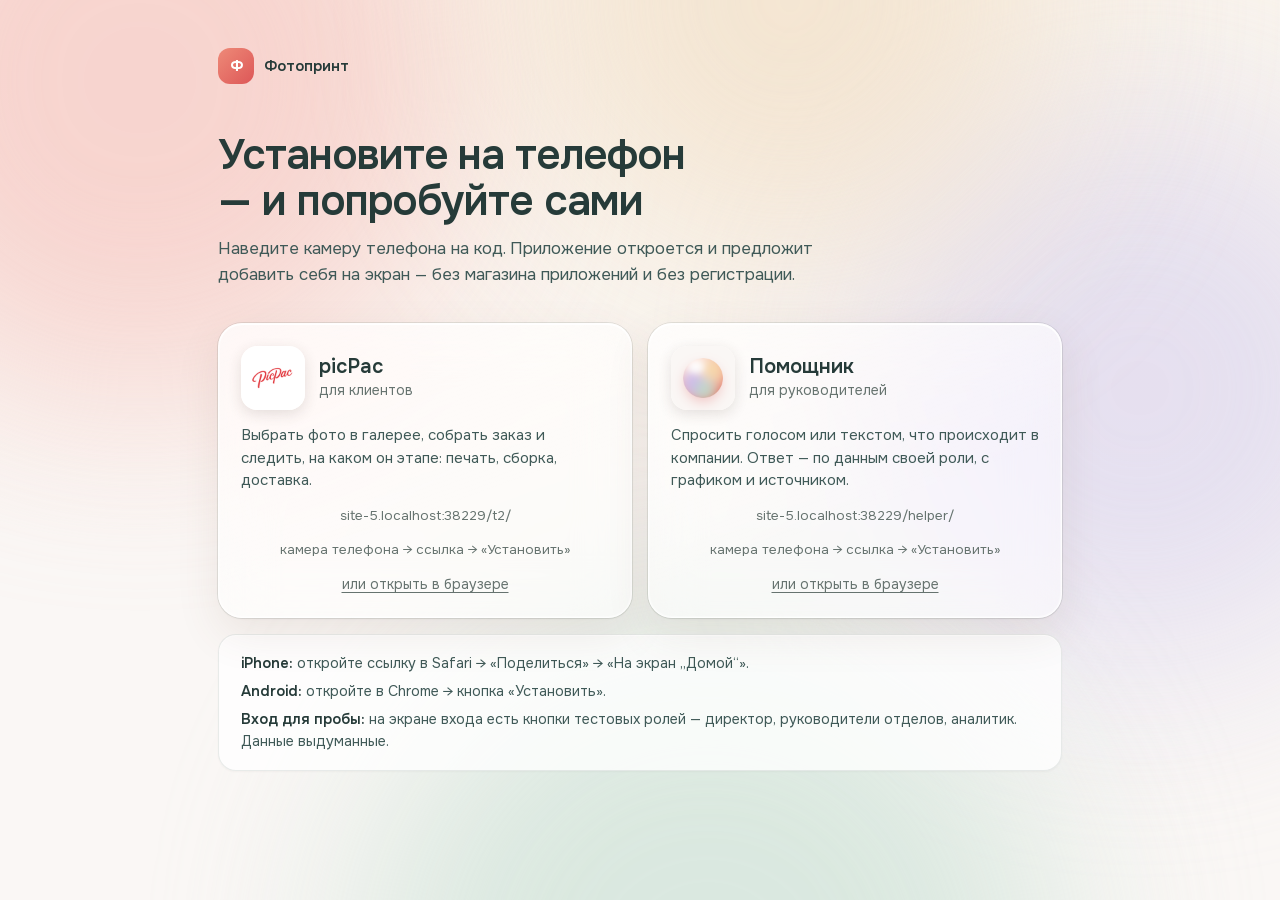
==== get/index.html @ ee498879 "Стенд на сайте: модель по задаче, приложения на экран телефона, быстрый голос - ИИ-шлюз: режим «По з" ====
<!doctype html>
<html lang="ru">
<head>
<meta charset="utf-8">
<meta name="viewport" content="width=device-width, initial-scale=1, viewport-fit=cover">
<meta name="theme-color" content="#FAF7F5">
<title>Скачать на телефон · Фотопринт</title>
<meta name="description" content="Приложение picPac для клиентов и помощник руководителя — установка на экран телефона за полминуты.">
<link rel="icon" type="image/png" href="/helper/icon-192.png">
<link rel="stylesheet" href="/shared/fonts/fonts.css">
<link rel="stylesheet" href="/shared/glass.css">
<style>
  main { max-width: 880px; margin: 0 auto; padding: clamp(20px, 5vw, 48px) 18px calc(40px + env(safe-area-inset-bottom)); }
  .top { display: flex; align-items: center; gap: 10px; margin-bottom: clamp(24px, 6vw, 48px); }
  .top a { display: inline-flex; align-items: center; gap: 10px; color: var(--ink); text-decoration: none; font-weight: 600; }
  .mark { display: inline-grid; place-items: center; width: 36px; height: 36px; border-radius: 12px; background: var(--grad); color: #fff; font-weight: 700; }
  h1 { font-size: clamp(28px, 6vw, 42px); line-height: 1.1; letter-spacing: -.025em; font-weight: 600; text-wrap: balance; }
  .lead { margin-top: 12px; color: var(--ink2); font-size: 17px; max-width: 56ch; text-wrap: pretty; }
  .apps { margin-top: clamp(22px, 5vw, 36px); display: grid; grid-template-columns: 1fr 1fr; gap: 16px; }
  .app { padding: 22px; display: flex; flex-direction: column; gap: 14px; }
  .app-head { display: flex; gap: 14px; align-items: center; }
  .app-head img { width: 64px; height: 64px; border-radius: 16px; box-shadow: 0 4px 14px rgba(70, 50, 40, .14); flex: none; }
  .app-head h2 { font-size: 20px; font-weight: 600; line-height: 1.2; }
  .app-head small { color: var(--ink3); font-size: 14px; }
  .app p { color: var(--ink2); font-size: 15px; flex: 1; }
  .qr { align-self: center; width: min(220px, 70%); aspect-ratio: 1; border-radius: 18px; background: #fff; padding: 10px; border: 1px solid var(--edge); }
  .qr img { width: 100%; height: 100%; display: block; }
  .qr-note { text-align: center; color: var(--ink3); font-size: 13.5px; }
  .app .btn { min-height: 52px; font-size: 16px; }
  .app .open { align-self: center; color: var(--ink3); font-size: 14px; }
  .how { margin-top: 16px; padding: 18px 22px; display: grid; gap: 6px; color: var(--ink2); font-size: 14.5px; }
  .how b { color: var(--ink); font-weight: 600; }
  .phone .qr, .phone .qr-note, .desk .get { display: none; }
  @media (max-width: 720px) { .apps { grid-template-columns: 1fr; } }
</style>
</head>
<body>
<div class="aurora" aria-hidden="true"><i></i><i></i><i></i></div>
<main id="page" class="desk">
  <div class="top"><a href="/"><span class="mark" aria-hidden="true">Ф</span>Фотопринт</a></div>
  <h1>Установите на телефон — и попробуйте сами</h1>
  <p class="lead" id="lead">Наведите камеру телефона на код. Приложение откроется и предложит добавить себя на экран — без магазина приложений и без регистрации.</p>

  <div class="apps">
    <section class="glass app">
      <div class="app-head"><img src="/t2/icon-192.png" alt="" width="64" height="64"><div><h2>picPac</h2><small>для клиентов</small></div></div>
      <p>Выбрать фото в галерее, собрать заказ и следить, на каком он этапе: печать, сборка, доставка.</p>
      <div class="qr"><img data-qr="/t2/?install=1" alt="Код для установки приложения picPac"></div>
      <span class="qr-note">камера телефона → ссылка → «Установить»</span>
      <a class="btn btn-primary get" href="/t2/?install=1">Установить picPac</a>
      <a class="open" href="/t2/">или открыть в браузере</a>
    </section>
    <section class="glass app">
      <div class="app-head"><img src="/helper/icon-192.png" alt="" width="64" height="64"><div><h2>Помощник</h2><small>для руководителей</small></div></div>
      <p>Спросить голосом или текстом, что происходит в компании. Ответ — по данным своей роли, с графиком и источником.</p>
      <div class="qr"><img data-qr="/helper/?install=1" alt="Код для установки помощника руководителя"></div>
      <span class="qr-note">камера телефона → ссылка → «Установить»</span>
      <a class="btn btn-primary get" href="/helper/?install=1">Установить помощника</a>
      <a class="open" href="/helper/">или открыть в браузере</a>
    </section>
  </div>

  <div class="glass-flat how">
    <span><b>iPhone:</b> откройте ссылку в Safari → «Поделиться» → «На экран „Домой“».</span>
    <span><b>Android:</b> откройте в Chrome → кнопка «Установить».</span>
    <span><b>Вход для пробы:</b> на экране входа есть кнопки тестовых ролей — директор, руководители отделов, аналитик. Данные выдуманные.</span>
  </div>
</main>
<script>
  // На телефоне код не нужен — сразу кнопки установки. На компьютере и проекторе — коды для камеры.
  const phone = /Android|iPhone|iPad|iPod/.test(navigator.userAgent) || (/Macintosh/.test(navigator.userAgent) && navigator.maxTouchPoints > 1);
  const page = document.getElementById('page');
  page.className = phone ? 'phone' : 'desk';
  if (phone) document.getElementById('lead').textContent = 'Выберите, что поставить. Приложение откроется и подскажет, как добавить его на экран — без магазина приложений и без регистрации.';
  else document.querySelectorAll('[data-qr]').forEach((img) => {
    img.src = '/api/qr?text=' + encodeURIComponent(location.origin + img.dataset.qr);
    img.onerror = () => { img.closest('.qr').outerHTML = '<span class="qr-note">' + location.host + img.dataset.qr.replace('?install=1', '') + '</span>'; };
  });
</script>
</body>
</html>
---- shared/fonts/fonts.css ----
/* Onest и JetBrains Mono (SIL Open Font License 1.1) — копия с Google Fonts на своём сервере:
   посетитель не отправляет свой IP в Google. Браузер качает только нужные алфавиты (unicode-range). */
/* cyrillic-ext */
@font-face {
  font-family: 'JetBrains Mono';
  font-style: normal;
  font-weight: 400;
  font-display: swap;
  src: url(./jetbrainsmono-a07c36cf8a.woff2) format('woff2');
  unicode-range: U+0460-052F, U+1C80-1C8A, U+20B4, U+2DE0-2DFF, U+A640-A69F, U+FE2E-FE2F;
}
/* cyrillic */
@font-face {
  font-family: 'JetBrains Mono';
  font-style: normal;
  font-weight: 400;
  font-display: swap;
  src: url(./jetbrainsmono-add2d251bd.woff2) format('woff2');
  unicode-range: U+0301, U+0400-045F, U+0490-0491, U+04B0-04B1, U+2116;
}
/* greek */
@font-face {
  font-family: 'JetBrains Mono';
  font-style: normal;
  font-weight: 400;
  font-display: swap;
  src: url(./jetbrainsmono-2565db8a3e.woff2) format('woff2');
  unicode-range: U+0370-0377, U+037A-037F, U+0384-038A, U+038C, U+038E-03A1, U+03A3-03FF;
}
/* vietnamese */
@font-face {
  font-family: 'JetBrains Mono';
  font-style: normal;
  font-weight: 400;
  font-display: swap;
  src: url(./jetbrainsmono-856c310c71.woff2) format('woff2');
  unicode-range: U+0102-0103, U+0110-0111, U+0128-0129, U+0168-0169, U+01A0-01A1, U+01AF-01B0, U+0300-0301, U+0303-0304, U+0308-0309, U+0323, U+0329, U+1EA0-1EF9, U+20AB;
}
/* latin-ext */
@font-face {
  font-family: 'JetBrains Mono';
  font-style: normal;
  font-weight: 400;
  font-display: swap;
  src: url(./jetbrainsmono-9326b4c9bf.woff2) format('woff2');
  unicode-range: U+0100-02BA, U+02BD-02C5, U+02C7-02CC, U+02CE-02D7, U+02DD-02FF, U+0304, U+0308, U+0329, U+1D00-1DBF, U+1E00-1E9F, U+1EF2-1EFF, U+2020, U+20A0-20AB, U+20AD-20C4, U+2113, U+2C60-2C7F, U+A720-A7FF;
}
/* latin */
@font-face {
  font-family: 'JetBrains Mono';
  font-style: normal;
  font-weight: 400;
  font-display: swap;
  src: url(./jetbrainsmono-b87346fdc7.woff2) format('woff2');
  unicode-range: U+0000-00FF, U+0131, U+0152-0153, U+02BB-02BC, U+02C6, U+02DA, U+02DC, U+0304, U+0308, U+0329, U+2000-206F, U+20AC, U+2122, U+2191, U+2193, U+2212, U+2215, U+FEFF, U+FFFD;
}
/* cyrillic-ext */
@font-face {
  font-family: 'JetBrains Mono';
  font-style: normal;
  font-weight: 500;
  font-display: swap;
  src: url(./jetbrainsmono-a07c36cf8a.woff2) format('woff2');
  unicode-range: U+0460-052F, U+1C80-1C8A, U+20B4, U+2DE0-2DFF, U+A640-A69F, U+FE2E-FE2F;
}
/* cyrillic */
@font-face {
  font-family: 'JetBrains Mono';
  font-style: normal;
  font-weight: 500;
  font-display: swap;
  src: url(./jetbrainsmono-add2d251bd.woff2) format('woff2');
  unicode-range: U+0301, U+0400-045F, U+0490-0491, U+04B0-04B1, U+2116;
}
/* greek */
@font-face {
  font-family: 'JetBrains Mono';
  font-style: normal;
  font-weight: 500;
  font-display: swap;
  src: url(./jetbrainsmono-2565db8a3e.woff2) format('woff2');
  unicode-range: U+0370-0377, U+037A-037F, U+0384-038A, U+038C, U+038E-03A1, U+03A3-03FF;
}
/* vietnamese */
@font-face {
  font-family: 'JetBrains Mono';
  font-style: normal;
  font-weight: 500;
  font-display: swap;
  src: url(./jetbrainsmono-856c310c71.woff2) format('woff2');
  unicode-range: U+0102-0103, U+0110-0111, U+0128-0129, U+0168-0169, U+01A0-01A1, U+01AF-01B0, U+0300-0301, U+0303-0304, U+0308-0309, U+0323, U+0329, U+1EA0-1EF9, U+20AB;
}
/* latin-ext */
@font-face {
  font-family: 'JetBrains Mono';
  font-style: normal;
  font-weight: 500;
  font-display: swap;
  src: url(./jetbrainsmono-9326b4c9bf.woff2) format('woff2');
  unicode-range: U+0100-02BA, U+02BD-02C5, U+02C7-02CC, U+02CE-02D7, U+02DD-02FF, U+0304, U+0308, U+0329, U+1D00-1DBF, U+1E00-1E9F, U+1EF2-1EFF, U+2020, U+20A0-20AB, U+20AD-20C4, U+2113, U+2C60-2C7F, U+A720-A7FF;
}
/* latin */
@font-face {
  font-family: 'JetBrains Mono';
  font-style: normal;
  font-weight: 500;
  font-display: swap;
  src: url(./jetbrainsmono-b87346fdc7.woff2) format('woff2');
  unicode-range: U+0000-00FF, U+0131, U+0152-0153, U+02BB-02BC, U+02C6, U+02DA, U+02DC, U+0304, U+0308, U+0329, U+2000-206F, U+20AC, U+2122, U+2191, U+2193, U+2212, U+2215, U+FEFF, U+FFFD;
}
/* cyrillic-ext */
@font-face {
  font-family: 'Onest';
  font-style: normal;
  font-weight: 400;
  font-display: swap;
  src: url(./onest-89f1413db5.woff2) format('woff2');
  unicode-range: U+0460-052F, U+1C80-1C8A, U+20B4, U+2DE0-2DFF, U+A640-A69F, U+FE2E-FE2F;
}
/* cyrillic */
@font-face {
  font-family: 'Onest';
  font-style: normal;
  font-weight: 400;
  font-display: swap;
  src: url(./onest-4fc8d91a02.woff2) format('woff2');
  unicode-range: U+0301, U+0400-045F, U+0490-0491, U+04B0-04B1, U+2116;
}
/* math */
@font-face {
  font-family: 'Onest';
  font-style: normal;
  font-weight: 400;
  font-display: swap;
  src: url(./onest-bcf4e4c9ef.woff2) format('woff2');
  unicode-range: U+0302-0303, U+0305, U+0307-0308, U+0310, U+0312, U+0315, U+031A, U+0326-0327, U+032C, U+032F-0330, U+0332-0333, U+0338, U+033A, U+0346, U+034D, U+0391-03A1, U+03A3-03A9, U+03B1-03C9, U+03D1, U+03D5-03D6, U+03F0-03F1, U+03F4-03F5, U+2016-2017, U+2034-2038, U+203C, U+2040, U+2043, U+2047, U+2050, U+2057, U+205F, U+2070-2071, U+2074-209F, U+20D0-20DC, U+20E1, U+20E5-20EF, U+2100-2112, U+2114-2115, U+2117-2121, U+2123-214F, U+2190, U+2192, U+2194-21AE, U+21B0-21E5, U+21F1-21F2, U+21F4-2211, U+2213-2214, U+2216-22FF, U+2308-230B, U+2310, U+2319, U+231C-2321, U+2336-237A, U+237C, U+2395, U+239B-23B7, U+23D0, U+23DC-23E1, U+2474-2475, U+25AF, U+25B3, U+25B7, U+25BD, U+25C1, U+25CA, U+25CC, U+25FB, U+266D-266F, U+27C0-27FF, U+2900-2AFF, U+2B0E-2B11, U+2B30-2B4C, U+2BFE, U+3030, U+FF5B, U+FF5D, U+1D400-1D7FF, U+1EE00-1EEFF;
}
/* symbols */
@font-face {
  font-family: 'Onest';
  font-style: normal;
  font-weight: 400;
  font-display: swap;
  src: url(./onest-834255de0c.woff2) format('woff2');
  unicode-range: U+0001-000C, U+000E-001F, U+007F-009F, U+20DD-20E0, U+20E2-20E4, U+2150-218F, U+2190, U+2192, U+2194-2199, U+21AF, U+21E6-21F0, U+21F3, U+2218-2219, U+2299, U+22C4-22C6, U+2300-243F, U+2440-244A, U+2460-24FF, U+25A0-27BF, U+2800-28FF, U+2921-2922, U+2981, U+29BF, U+29EB, U+2B00-2BFF, U+4DC0-4DFF, U+FFF9-FFFB, U+10140-1018E, U+10190-1019C, U+101A0, U+101D0-101FD, U+102E0-102FB, U+10E60-10E7E, U+1D2C0-1D2D3, U+1D2E0-1D37F, U+1F000-1F0FF, U+1F100-1F1AE, U+1F1E6-1F1FF, U+1F30D-1F30F, U+1F315, U+1F31C, U+1F31E, U+1F320-1F32C, U+1F336, U+1F378, U+1F37D, U+1F382, U+1F393-1F39F, U+1F3A7-1F3A8, U+1F3AC-1F3AF, U+1F3C2, U+1F3C4-1F3C6, U+1F3CA-1F3CE, U+1F3D4-1F3E0, U+1F3ED, U+1F3F1-1F3F3, U+1F3F5-1F3F7, U+1F408, U+1F415, U+1F41F, U+1F426, U+1F43F, U+1F441-1F442, U+1F444, U+1F446-1F449, U+1F44C-1F44E, U+1F453, U+1F46A, U+1F47D, U+1F4A3, U+1F4B0, U+1F4B3, U+1F4B9, U+1F4BB, U+1F4BF, U+1F4C8-1F4CB, U+1F4D6, U+1F4DA, U+1F4DF, U+1F4E3-1F4E6, U+1F4EA-1F4ED, U+1F4F7, U+1F4F9-1F4FB, U+1F4FD-1F4FE, U+1F503, U+1F507-1F50B, U+1F50D, U+1F512-1F513, U+1F53E-1F54A, U+1F54F-1F5FA, U+1F610, U+1F650-1F67F, U+1F687, U+1F68D, U+1F691, U+1F694, U+1F698, U+1F6AD, U+1F6B2, U+1F6B9-1F6BA, U+1F6BC, U+1F6C6-1F6CF, U+1F6D3-1F6D7, U+1F6E0-1F6EA, U+1F6F0-1F6F3, U+1F6F7-1F6FC, U+1F700-1F80B, U+1F810-1F847, U+1F850-1F859, U+1F860-1F887, U+1F890-1F8AD, U+1F8B0-1F8BB, U+1F8C0-1F8C1, U+1F8D0-1F8D8, U+1F900-1F90B, U+1F93B, U+1F946, U+1F984, U+1F996, U+1F9E9, U+1FA00-1FA6F, U+1FA70-1FA7C, U+1FA80-1FAC6, U+1FAC8, U+1FACC-1FADD, U+1FADF-1FAEB, U+1FAEF-1FAFA, U+1FB00-1FBFF;
}
/* vietnamese */
@font-face {
  font-family: 'Onest';
  font-style: normal;
  font-weight: 400;
  font-display: swap;
  src: url(./onest-61f5ef9f5d.woff2) format('woff2');
  unicode-range: U+0102-0103, U+0110-0111, U+0128-0129, U+0168-0169, U+01A0-01A1, U+01AF-01B0, U+0300-0301, U+0303-0304, U+0308-0309, U+0323, U+0329, U+1EA0-1EF9, U+20AB;
}
/* latin-ext */
@font-face {
  font-family: 'Onest';
  font-style: normal;
  font-weight: 400;
  font-display: swap;
  src: url(./onest-7e511d1b0c.woff2) format('woff2');
  unicode-range: U+0100-02BA, U+02BD-02C5, U+02C7-02CC, U+02CE-02D7, U+02DD-02FF, U+0304, U+0308, U+0329, U+1D00-1DBF, U+1E00-1E9F, U+1EF2-1EFF, U+2020, U+20A0-20AB, U+20AD-20C4, U+2113, U+2C60-2C7F, U+A720-A7FF;
}
/* latin */
@font-face {
  font-family: 'Onest';
  font-style: normal;
  font-weight: 400;
  font-display: swap;
  src: url(./onest-2baf13803b.woff2) format('woff2');
  unicode-range: U+0000-00FF, U+0131, U+0152-0153, U+02BB-02BC, U+02C6, U+02DA, U+02DC, U+0304, U+0308, U+0329, U+2000-206F, U+20AC, U+2122, U+2191, U+2193, U+2212, U+2215, U+FEFF, U+FFFD;
}
/* cyrillic-ext */
@font-face {
  font-family: 'Onest';
  font-style: normal;
  font-weight: 500;
  font-display: swap;
  src: url(./onest-89f1413db5.woff2) format('woff2');
  unicode-range: U+0460-052F, U+1C80-1C8A, U+20B4, U+2DE0-2DFF, U+A640-A69F, U+FE2E-FE2F;
}
/* cyrillic */
@font-face {
  font-family: 'Onest';
  font-style: normal;
  font-weight: 500;
  font-display: swap;
  src: url(./onest-4fc8d91a02.woff2) format('woff2');
  unicode-range: U+0301, U+0400-045F, U+0490-0491, U+04B0-04B1, U+2116;
}
/* math */
@font-face {
  font-family: 'Onest';
  font-style: normal;
  font-weight: 500;
  font-display: swap;
  src: url(./onest-bcf4e4c9ef.woff2) format('woff2');
  unicode-range: U+0302-0303, U+0305, U+0307-0308, U+0310, U+0312, U+0315, U+031A, U+0326-0327, U+032C, U+032F-0330, U+0332-0333, U+0338, U+033A, U+0346, U+034D, U+0391-03A1, U+03A3-03A9, U+03B1-03C9, U+03D1, U+03D5-03D6, U+03F0-03F1, U+03F4-03F5, U+2016-2017, U+2034-2038, U+203C, U+2040, U+2043, U+2047, U+2050, U+2057, U+205F, U+2070-2071, U+2074-209F, U+20D0-20DC, U+20E1, U+20E5-20EF, U+2100-2112, U+2114-2115, U+2117-2121, U+2123-214F, U+2190, U+2192, U+2194-21AE, U+21B0-21E5, U+21F1-21F2, U+21F4-2211, U+2213-2214, U+2216-22FF, U+2308-230B, U+2310, U+2319, U+231C-2321, U+2336-237A, U+237C, U+2395, U+239B-23B7, U+23D0, U+23DC-23E1, U+2474-2475, U+25AF, U+25B3, U+25B7, U+25BD, U+25C1, U+25CA, U+25CC, U+25FB, U+266D-266F, U+27C0-27FF, U+2900-2AFF, U+2B0E-2B11, U+2B30-2B4C, U+2BFE, U+3030, U+FF5B, U+FF5D, U+1D400-1D7FF, U+1EE00-1EEFF;
}
/* symbols */
@font-face {
  font-family: 'Onest';
  font-style: normal;
  font-weight: 500;
  font-display: swap;
  src: url(./onest-834255de0c.woff2) format('woff2');
  unicode-range: U+0001-000C, U+000E-001F, U+007F-009F, U+20DD-20E0, U+20E2-20E4, U+2150-218F, U+2190, U+2192, U+2194-2199, U+21AF, U+21E6-21F0, U+21F3, U+2218-2219, U+2299, U+22C4-22C6, U+2300-243F, U+2440-244A, U+2460-24FF, U+25A0-27BF, U+2800-28FF, U+2921-2922, U+2981, U+29BF, U+29EB, U+2B00-2BFF, U+4DC0-4DFF, U+FFF9-FFFB, U+10140-1018E, U+10190-1019C, U+101A0, U+101D0-101FD, U+102E0-102FB, U+10E60-10E7E, U+1D2C0-1D2D3, U+1D2E0-1D37F, U+1F000-1F0FF, U+1F100-1F1AE, U+1F1E6-1F1FF, U+1F30D-1F30F, U+1F315, U+1F31C, U+1F31E, U+1F320-1F32C, U+1F336, U+1F378, U+1F37D, U+1F382, U+1F393-1F39F, U+1F3A7-1F3A8, U+1F3AC-1F3AF, U+1F3C2, U+1F3C4-1F3C6, U+1F3CA-1F3CE, U+1F3D4-1F3E0, U+1F3ED, U+1F3F1-1F3F3, U+1F3F5-1F3F7, U+1F408, U+1F415, U+1F41F, U+1F426, U+1F43F, U+1F441-1F442, U+1F444, U+1F446-1F449, U+1F44C-1F44E, U+1F453, U+1F46A, U+1F47D, U+1F4A3, U+1F4B0, U+1F4B3, U+1F4B9, U+1F4BB, U+1F4BF, U+1F4C8-1F4CB, U+1F4D6, U+1F4DA, U+1F4DF, U+1F4E3-1F4E6, U+1F4EA-1F4ED, U+1F4F7, U+1F4F9-1F4FB, U+1F4FD-1F4FE, U+1F503, U+1F507-1F50B, U+1F50D, U+1F512-1F513, U+1F53E-1F54A, U+1F54F-1F5FA, U+1F610, U+1F650-1F67F, U+1F687, U+1F68D, U+1F691, U+1F694, U+1F698, U+1F6AD, U+1F6B2, U+1F6B9-1F6BA, U+1F6BC, U+1F6C6-1F6CF, U+1F6D3-1F6D7, U+1F6E0-1F6EA, U+1F6F0-1F6F3, U+1F6F7-1F6FC, U+1F700-1F80B, U+1F810-1F847, U+1F850-1F859, U+1F860-1F887, U+1F890-1F8AD, U+1F8B0-1F8BB, U+1F8C0-1F8C1, U+1F8D0-1F8D8, U+1F900-1F90B, U+1F93B, U+1F946, U+1F984, U+1F996, U+1F9E9, U+1FA00-1FA6F, U+1FA70-1FA7C, U+1FA80-1FAC6, U+1FAC8, U+1FACC-1FADD, U+1FADF-1FAEB, U+1FAEF-1FAFA, U+1FB00-1FBFF;
}
/* vietnamese */
@font-face {
  font-family: 'Onest';
  font-style: normal;
  font-weight: 500;
  font-display: swap;
  src: url(./onest-61f5ef9f5d.woff2) format('woff2');
  unicode-range: U+0102-0103, U+0110-0111, U+0128-0129, U+0168-0169, U+01A0-01A1, U+01AF-01B0, U+0300-0301, U+0303-0304, U+0308-0309, U+0323, U+0329, U+1EA0-1EF9, U+20AB;
}
/* latin-ext */
@font-face {
  font-family: 'Onest';
  font-style: normal;
  font-weight: 500;
  font-display: swap;
  src: url(./onest-7e511d1b0c.woff2) format('woff2');
  unicode-range: U+0100-02BA, U+02BD-02C5, U+02C7-02CC, U+02CE-02D7, U+02DD-02FF, U+0304, U+0308, U+0329, U+1D00-1DBF, U+1E00-1E9F, U+1EF2-1EFF, U+2020, U+20A0-20AB, U+20AD-20C4, U+2113, U+2C60-2C7F, U+A720-A7FF;
}
/* latin */
@font-face {
  font-family: 'Onest';
  font-style: normal;
  font-weight: 500;
  font-display: swap;
  src: url(./onest-2baf13803b.woff2) format('woff2');
  unicode-range: U+0000-00FF, U+0131, U+0152-0153, U+02BB-02BC, U+02C6, U+02DA, U+02DC, U+0304, U+0308, U+0329, U+2000-206F, U+20AC, U+2122, U+2191, U+2193, U+2212, U+2215, U+FEFF, U+FFFD;
}
/* cyrillic-ext */
@font-face {
  font-family: 'Onest';
  font-style: normal;
  font-weight: 600;
  font-display: swap;
  src: url(./onest-89f1413db5.woff2) format('woff2');
  unicode-range: U+0460-052F, U+1C80-1C8A, U+20B4, U+2DE0-2DFF, U+A640-A69F, U+FE2E-FE2F;
}
/* cyrillic */
@font-face {
  font-family: 'Onest';
  font-style: normal;
  font-weight: 600;
  font-display: swap;
  src: url(./onest-4fc8d91a02.woff2) format('woff2');
  unicode-range: U+0301, U+0400-045F, U+0490-0491, U+04B0-04B1, U+2116;
}
/* math */
@font-face {
  font-family: 'Onest';
  font-style: normal;
  font-weight: 600;
  font-display: swap;
  src: url(./onest-bcf4e4c9ef.woff2) format('woff2');
  unicode-range: U+0302-0303, U+0305, U+0307-0308, U+0310, U+0312, U+0315, U+031A, U+0326-0327, U+032C, U+032F-0330, U+0332-0333, U+0338, U+033A, U+0346, U+034D, U+0391-03A1, U+03A3-03A9, U+03B1-03C9, U+03D1, U+03D5-03D6, U+03F0-03F1, U+03F4-03F5, U+2016-2017, U+2034-2038, U+203C, U+2040, U+2043, U+2047, U+2050, U+2057, U+205F, U+2070-2071, U+2074-209F, U+20D0-20DC, U+20E1, U+20E5-20EF, U+2100-2112, U+2114-2115, U+2117-2121, U+2123-214F, U+2190, U+2192, U+2194-21AE, U+21B0-21E5, U+21F1-21F2, U+21F4-2211, U+2213-2214, U+2216-22FF, U+2308-230B, U+2310, U+2319, U+231C-2321, U+2336-237A, U+237C, U+2395, U+239B-23B7, U+23D0, U+23DC-23E1, U+2474-2475, U+25AF, U+25B3, U+25B7, U+25BD, U+25C1, U+25CA, U+25CC, U+25FB, U+266D-266F, U+27C0-27FF, U+2900-2AFF, U+2B0E-2B11, U+2B30-2B4C, U+2BFE, U+3030, U+FF5B, U+FF5D, U+1D400-1D7FF, U+1EE00-1EEFF;
}
/* symbols */
@font-face {
  font-family: 'Onest';
  font-style: normal;
  font-weight: 600;
  font-display: swap;
  src: url(./onest-834255de0c.woff2) format('woff2');
  unicode-range: U+0001-000C, U+000E-001F, U+007F-009F, U+20DD-20E0, U+20E2-20E4, U+2150-218F, U+2190, U+2192, U+2194-2199, U+21AF, U+21E6-21F0, U+21F3, U+2218-2219, U+2299, U+22C4-22C6, U+2300-243F, U+2440-244A, U+2460-24FF, U+25A0-27BF, U+2800-28FF, U+2921-2922, U+2981, U+29BF, U+29EB, U+2B00-2BFF, U+4DC0-4DFF, U+FFF9-FFFB, U+10140-1018E, U+10190-1019C, U+101A0, U+101D0-101FD, U+102E0-102FB, U+10E60-10E7E, U+1D2C0-1D2D3, U+1D2E0-1D37F, U+1F000-1F0FF, U+1F100-1F1AE, U+1F1E6-1F1FF, U+1F30D-1F30F, U+1F315, U+1F31C, U+1F31E, U+1F320-1F32C, U+1F336, U+1F378, U+1F37D, U+1F382, U+1F393-1F39F, U+1F3A7-1F3A8, U+1F3AC-1F3AF, U+1F3C2, U+1F3C4-1F3C6, U+1F3CA-1F3CE, U+1F3D4-1F3E0, U+1F3ED, U+1F3F1-1F3F3, U+1F3F5-1F3F7, U+1F408, U+1F415, U+1F41F, U+1F426, U+1F43F, U+1F441-1F442, U+1F444, U+1F446-1F449, U+1F44C-1F44E, U+1F453, U+1F46A, U+1F47D, U+1F4A3, U+1F4B0, U+1F4B3, U+1F4B9, U+1F4BB, U+1F4BF, U+1F4C8-1F4CB, U+1F4D6, U+1F4DA, U+1F4DF, U+1F4E3-1F4E6, U+1F4EA-1F4ED, U+1F4F7, U+1F4F9-1F4FB, U+1F4FD-1F4FE, U+1F503, U+1F507-1F50B, U+1F50D, U+1F512-1F513, U+1F53E-1F54A, U+1F54F-1F5FA, U+1F610, U+1F650-1F67F, U+1F687, U+1F68D, U+1F691, U+1F694, U+1F698, U+1F6AD, U+1F6B2, U+1F6B9-1F6BA, U+1F6BC, U+1F6C6-1F6CF, U+1F6D3-1F6D7, U+1F6E0-1F6EA, U+1F6F0-1F6F3, U+1F6F7-1F6FC, U+1F700-1F80B, U+1F810-1F847, U+1F850-1F859, U+1F860-1F887, U+1F890-1F8AD, U+1F8B0-1F8BB, U+1F8C0-1F8C1, U+1F8D0-1F8D8, U+1F900-1F90B, U+1F93B, U+1F946, U+1F984, U+1F996, U+1F9E9, U+1FA00-1FA6F, U+1FA70-1FA7C, U+1FA80-1FAC6, U+1FAC8, U+1FACC-1FADD, U+1FADF-1FAEB, U+1FAEF-1FAFA, U+1FB00-1FBFF;
}
/* vietnamese */
@font-face {
  font-family: 'Onest';
  font-style: normal;
  font-weight: 600;
  font-display: swap;
  src: url(./onest-61f5ef9f5d.woff2) format('woff2');
  unicode-range: U+0102-0103, U+0110-0111, U+0128-0129, U+0168-0169, U+01A0-01A1, U+01AF-01B0, U+0300-0301, U+0303-0304, U+0308-0309, U+0323, U+0329, U+1EA0-1EF9, U+20AB;
}
/* latin-ext */
@font-face {
  font-family: 'Onest';
  font-style: normal;
  font-weight: 600;
  font-display: swap;
  src: url(./onest-7e511d1b0c.woff2) format('woff2');
  unicode-range: U+0100-02BA, U+02BD-02C5, U+02C7-02CC, U+02CE-02D7, U+02DD-02FF, U+0304, U+0308, U+0329, U+1D00-1DBF, U+1E00-1E9F, U+1EF2-1EFF, U+2020, U+20A0-20AB, U+20AD-20C4, U+2113, U+2C60-2C7F, U+A720-A7FF;
}
/* latin */
@font-face {
  font-family: 'Onest';
  font-style: normal;
  font-weight: 600;
  font-display: swap;
  src: url(./onest-2baf13803b.woff2) format('woff2');
  unicode-range: U+0000-00FF, U+0131, U+0152-0153, U+02BB-02BC, U+02C6, U+02DA, U+02DC, U+0304, U+0308, U+0329, U+2000-206F, U+20AC, U+2122, U+2191, U+2193, U+2212, U+2215, U+FEFF, U+FFFD;
}
/* cyrillic-ext */
@font-face {
  font-family: 'Onest';
  font-style: normal;
  font-weight: 700;
  font-display: swap;
  src: url(./onest-89f1413db5.woff2) format('woff2');
  unicode-range: U+0460-052F, U+1C80-1C8A, U+20B4, U+2DE0-2DFF, U+A640-A69F, U+FE2E-FE2F;
}
/* cyrillic */
@font-face {
  font-family: 'Onest';
  font-style: normal;
  font-weight: 700;
  font-display: swap;
  src: url(./onest-4fc8d91a02.woff2) format('woff2');
  unicode-range: U+0301, U+0400-045F, U+0490-0491, U+04B0-04B1, U+2116;
}
/* math */
@font-face {
  font-family: 'Onest';
  font-style: normal;
  font-weight: 700;
  font-display: swap;
  src: url(./onest-bcf4e4c9ef.woff2) format('woff2');
  unicode-range: U+0302-0303, U+0305, U+0307-0308, U+0310, U+0312, U+0315, U+031A, U+0326-0327, U+032C, U+032F-0330, U+0332-0333, U+0338, U+033A, U+0346, U+034D, U+0391-03A1, U+03A3-03A9, U+03B1-03C9, U+03D1, U+03D5-03D6, U+03F0-03F1, U+03F4-03F5, U+2016-2017, U+2034-2038, U+203C, U+2040, U+2043, U+2047, U+2050, U+2057, U+205F, U+2070-2071, U+2074-209F, U+20D0-20DC, U+20E1, U+20E5-20EF, U+2100-2112, U+2114-2115, U+2117-2121, U+2123-214F, U+2190, U+2192, U+2194-21AE, U+21B0-21E5, U+21F1-21F2, U+21F4-2211, U+2213-2214, U+2216-22FF, U+2308-230B, U+2310, U+2319, U+231C-2321, U+2336-237A, U+237C, U+2395, U+239B-23B7, U+23D0, U+23DC-23E1, U+2474-2475, U+25AF, U+25B3, U+25B7, U+25BD, U+25C1, U+25CA, U+25CC, U+25FB, U+266D-266F, U+27C0-27FF, U+2900-2AFF, U+2B0E-2B11, U+2B30-2B4C, U+2BFE, U+3030, U+FF5B, U+FF5D, U+1D400-1D7FF, U+1EE00-1EEFF;
}
/* symbols */
@font-face {
  font-family: 'Onest';
  font-style: normal;
  font-weight: 700;
  font-display: swap;
  src: url(./onest-834255de0c.woff2) format('woff2');
  unicode-range: U+0001-000C, U+000E-001F, U+007F-009F, U+20DD-20E0, U+20E2-20E4, U+2150-218F, U+2190, U+2192, U+2194-2199, U+21AF, U+21E6-21F0, U+21F3, U+2218-2219, U+2299, U+22C4-22C6, U+2300-243F, U+2440-244A, U+2460-24FF, U+25A0-27BF, U+2800-28FF, U+2921-2922, U+2981, U+29BF, U+29EB, U+2B00-2BFF, U+4DC0-4DFF, U+FFF9-FFFB, U+10140-1018E, U+10190-1019C, U+101A0, U+101D0-101FD, U+102E0-102FB, U+10E60-10E7E, U+1D2C0-1D2D3, U+1D2E0-1D37F, U+1F000-1F0FF, U+1F100-1F1AE, U+1F1E6-1F1FF, U+1F30D-1F30F, U+1F315, U+1F31C, U+1F31E, U+1F320-1F32C, U+1F336, U+1F378, U+1F37D, U+1F382, U+1F393-1F39F, U+1F3A7-1F3A8, U+1F3AC-1F3AF, U+1F3C2, U+1F3C4-1F3C6, U+1F3CA-1F3CE, U+1F3D4-1F3E0, U+1F3ED, U+1F3F1-1F3F3, U+1F3F5-1F3F7, U+1F408, U+1F415, U+1F41F, U+1F426, U+1F43F, U+1F441-1F442, U+1F444, U+1F446-1F449, U+1F44C-1F44E, U+1F453, U+1F46A, U+1F47D, U+1F4A3, U+1F4B0, U+1F4B3, U+1F4B9, U+1F4BB, U+1F4BF, U+1F4C8-1F4CB, U+1F4D6, U+1F4DA, U+1F4DF, U+1F4E3-1F4E6, U+1F4EA-1F4ED, U+1F4F7, U+1F4F9-1F4FB, U+1F4FD-1F4FE, U+1F503, U+1F507-1F50B, U+1F50D, U+1F512-1F513, U+1F53E-1F54A, U+1F54F-1F5FA, U+1F610, U+1F650-1F67F, U+1F687, U+1F68D, U+1F691, U+1F694, U+1F698, U+1F6AD, U+1F6B2, U+1F6B9-1F6BA, U+1F6BC, U+1F6C6-1F6CF, U+1F6D3-1F6D7, U+1F6E0-1F6EA, U+1F6F0-1F6F3, U+1F6F7-1F6FC, U+1F700-1F80B, U+1F810-1F847, U+1F850-1F859, U+1F860-1F887, U+1F890-1F8AD, U+1F8B0-1F8BB, U+1F8C0-1F8C1, U+1F8D0-1F8D8, U+1F900-1F90B, U+1F93B, U+1F946, U+1F984, U+1F996, U+1F9E9, U+1FA00-1FA6F, U+1FA70-1FA7C, U+1FA80-1FAC6, U+1FAC8, U+1FACC-1FADD, U+1FADF-1FAEB, U+1FAEF-1FAFA, U+1FB00-1FBFF;
}
/* vietnamese */
@font-face {
  font-family: 'Onest';
  font-style: normal;
  font-weight: 700;
  font-display: swap;
  src: url(./onest-61f5ef9f5d.woff2) format('woff2');
  unicode-range: U+0102-0103, U+0110-0111, U+0128-0129, U+0168-0169, U+01A0-01A1, U+01AF-01B0, U+0300-0301, U+0303-0304, U+0308-0309, U+0323, U+0329, U+1EA0-1EF9, U+20AB;
}
/* latin-ext */
@font-face {
  font-family: 'Onest';
  font-style: normal;
  font-weight: 700;
  font-display: swap;
  src: url(./onest-7e511d1b0c.woff2) format('woff2');
  unicode-range: U+0100-02BA, U+02BD-02C5, U+02C7-02CC, U+02CE-02D7, U+02DD-02FF, U+0304, U+0308, U+0329, U+1D00-1DBF, U+1E00-1E9F, U+1EF2-1EFF, U+2020, U+20A0-20AB, U+20AD-20C4, U+2113, U+2C60-2C7F, U+A720-A7FF;
}
/* latin */
@font-face {
  font-family: 'Onest';
  font-style: normal;
  font-weight: 700;
  font-display: swap;
  src: url(./onest-2baf13803b.woff2) format('woff2');
  unicode-range: U+0000-00FF, U+0131, U+0152-0153, U+02BB-02BC, U+02C6, U+02DA, U+02DC, U+0304, U+0308, U+0329, U+2000-206F, U+20AC, U+2122, U+2191, U+2193, U+2212, U+2215, U+FEFF, U+FFFD;
}
---- shared/glass.css ----
/* Светлое «жидкое стекло» в цветах picPac — для пульта руководителя и помощника.
   Подключение: shared/fonts/fonts.css, затем shared/glass.css.
   Цвета сняты с picpac.by: почти белый и кремовый фон, пастельные пятна (розовое, песочное, лавандовое, шалфейное),
   тёмно-зелёный текст. Красный — только мягкий коралловый на главной кнопке и логотипе. */
:root {
  --bg0: #FAF7F5; --bg1: #FAF5ED;
  --ink: #263B39; --ink2: #3F5957; --ink3: #66736F; --ink4: #8B9693;
  --accent: #38524F; --accent-ink: #263B39;
  --brand: #DD5757; --brand2: #E9806F; --brand-ink: #B63F3F;
  --grad: linear-gradient(135deg, #EE8A78 0%, #DD5757 100%);
  --ok: #1D8757; --warn: #A9650B; --bad: #C8392F; --none: #8B9693;
  --ok-bg: #E2F3E9; --warn-bg: #FBEED3; --bad-bg: #FBE5E2;
  --glass: rgba(255, 255, 255, .56); --glass2: rgba(255, 255, 255, .78); --glass3: rgba(56, 82, 79, .08);
  --edge: rgba(56, 82, 79, .11); --edge2: rgba(56, 82, 79, .24);
  --shine: inset 0 1px 0 rgba(255, 255, 255, .95), inset 0 0 0 1px rgba(255, 255, 255, .35);
  --shadow: 0 16px 44px rgba(120, 86, 66, .11), 0 1px 3px rgba(70, 50, 40, .06);
  --sheet: rgba(255, 253, 251, .9); --scrim: rgba(38, 59, 57, .24);
  --field: rgba(255, 255, 255, .9); --track: rgba(56, 82, 79, .09); --tip: #263B39;
  --blur: blur(26px) saturate(150%);
  --r: 24px; --r2: 18px; --r3: 12px;
  --sans: 'Onest', system-ui, -apple-system, 'Segoe UI', Roboto, Arial, sans-serif;
  --mono: 'JetBrains Mono', ui-monospace, Menlo, monospace;
  --ease: cubic-bezier(.2, .8, .2, 1);
  color-scheme: light;
}
*, *::before, *::after { box-sizing: border-box; }
html { -webkit-text-size-adjust: 100%; }
body { margin: 0; min-height: 100vh; background: var(--bg0); color: var(--ink); font: 400 15px/1.5 var(--sans);
  -webkit-font-smoothing: antialiased; overflow-x: hidden; }
h1, h2, h3, h4, p, ul, ol, figure { margin: 0; }
ul, ol { padding: 0; list-style: none; }
button, input, select, textarea { font: inherit; color: inherit; }
button { cursor: pointer; }
a { color: var(--brand-ink); text-underline-offset: 3px; }
:focus-visible { outline: 2px solid var(--accent); outline-offset: 2px; border-radius: 10px; }
.num { font-family: var(--mono); font-variant-numeric: tabular-nums; letter-spacing: -.02em; }
.muted { color: var(--ink3); } .faint { color: var(--ink4); }
.hidden { display: none !important; }

/* фон: тёплый белый и мягкие пастельные пятна, как блоки на сайте picPac */
.aurora { position: fixed; inset: 0; z-index: -1; overflow: hidden; pointer-events: none;
  background: linear-gradient(180deg, var(--bg1), var(--bg0) 60%); }
.aurora i { position: absolute; border-radius: 50%; filter: blur(100px); will-change: transform; }
.aurora i:nth-child(1) { width: 640px; height: 640px; left: -180px; top: -240px; background: #F6C9C4; opacity: .75; animation: drift1 40s var(--ease) infinite alternate; }
.aurora i:nth-child(2) { width: 560px; height: 560px; right: -140px; top: 12%; background: #DCD6EE; opacity: .7; animation: drift2 48s var(--ease) infinite alternate; }
.aurora i:nth-child(3) { width: 700px; height: 700px; left: 28%; bottom: -420px; background: #CFE3D8; opacity: .75; animation: drift3 54s var(--ease) infinite alternate; }
.aurora::after { content: ''; position: absolute; width: 520px; height: 520px; right: 18%; top: -260px; border-radius: 50%; background: #F1DEC6; filter: blur(110px); opacity: .7; }
@keyframes drift1 { to { transform: translate(140px, 110px) scale(1.12); } }
@keyframes drift2 { to { transform: translate(-160px, 90px) scale(.9); } }
@keyframes drift3 { to { transform: translate(120px, -120px) scale(1.08); } }

/* стекло */
.glass { background: linear-gradient(160deg, var(--glass2), var(--glass) 60%); border: 1px solid rgba(255, 255, 255, .8);
  border-radius: var(--r); box-shadow: var(--shine), var(--shadow), 0 0 0 1px var(--edge); backdrop-filter: var(--blur); -webkit-backdrop-filter: var(--blur); }
.glass-flat { background: var(--glass2); border: 1px solid var(--edge); border-radius: var(--r2); box-shadow: inset 0 1px 0 rgba(255, 255, 255, .9), 0 1px 2px rgba(70, 50, 40, .04); }
.eyebrow { font-size: 11.5px; letter-spacing: .09em; text-transform: uppercase; color: var(--ink4); font-weight: 500; }

/* кнопки */
.btn { display: inline-flex; align-items: center; justify-content: center; gap: 8px; min-height: 40px; padding: 0 16px;
  border-radius: 999px; border: 1px solid var(--edge2); background: var(--glass2); color: var(--ink); font-weight: 500;
  font-size: 14px; text-decoration: none; white-space: nowrap; box-shadow: inset 0 1px 0 rgba(255, 255, 255, .9);
  transition: background .18s, border-color .18s, transform .12s var(--ease); }
.btn:hover { background: #fff; border-color: var(--accent); }
.btn:active { transform: scale(.97); }
.btn-primary { background: var(--grad); border-color: transparent; color: #fff;
  box-shadow: inset 0 1px 0 rgba(255, 255, 255, .4), 0 8px 20px rgba(221, 87, 87, .26); }
.btn-primary:hover { filter: brightness(1.05); background: var(--grad); border-color: transparent; }
.btn-accent { background: var(--accent); border-color: var(--accent); color: #fff; box-shadow: inset 0 1px 0 rgba(255, 255, 255, .18), 0 6px 16px rgba(38, 59, 57, .18); }
.btn-accent:hover { background: var(--accent-ink); border-color: var(--accent-ink); }
.btn-ghost { background: transparent; border-color: transparent; box-shadow: none; }
.btn-ghost:hover { background: var(--glass3); border-color: transparent; }
.btn-sm { min-height: 32px; padding: 0 12px; font-size: 13px; }
.btn-icon { width: 40px; padding: 0; }
.btn[disabled] { opacity: .45; pointer-events: none; }

/* поля */
.field { display: flex; flex-direction: column; gap: 6px; font-size: 13px; color: var(--ink3); }
.input, .select, .textarea { width: 100%; min-height: 42px; padding: 9px 13px; border-radius: var(--r3); background: var(--field);
  border: 1px solid var(--edge2); color: var(--ink); font-size: 15px; outline: none; transition: border-color .15s, box-shadow .15s; }
.textarea { min-height: 72px; resize: vertical; line-height: 1.45; }
.input:focus, .select:focus, .textarea:focus { border-color: var(--accent); box-shadow: 0 0 0 3px rgba(56, 82, 79, .12); }
.input::placeholder, .textarea::placeholder { color: var(--ink4); }
.select { appearance: none; padding-right: 34px; background-image: url("data:image/svg+xml,%3Csvg xmlns='http://www.w3.org/2000/svg' width='12' height='8'%3E%3Cpath d='M1 1.5l5 5 5-5' fill='none' stroke='%2366736F' stroke-width='1.6' stroke-linecap='round' stroke-linejoin='round'/%3E%3C/svg%3E");
  background-repeat: no-repeat; background-position: right 12px center; }
.select option { background: #fff; color: var(--ink); }

/* статусы: всегда цвет + слово */
.chip { display: inline-flex; align-items: center; gap: 6px; height: 24px; padding: 0 10px; border-radius: 999px;
  font-size: 12px; font-weight: 500; background: var(--glass3); color: var(--ink2); white-space: nowrap; border: 1px solid transparent; }
.chip i { width: 7px; height: 7px; border-radius: 50%; background: currentColor; flex: none; }
.chip-ok { background: var(--ok-bg); color: var(--ok); }
.chip-warn { background: var(--warn-bg); color: var(--warn); }
.chip-bad { background: var(--bad-bg); color: var(--bad); }
.chip-none { color: var(--ink4); }
.st-ok { color: var(--ok); } .st-warn { color: var(--warn); } .st-bad { color: var(--bad); } .st-none { color: var(--none); }

@media (prefers-reduced-motion: reduce) {
  .aurora i { animation: none; }
  * { transition-duration: .01ms !important; animation-duration: .01ms !important; }
}
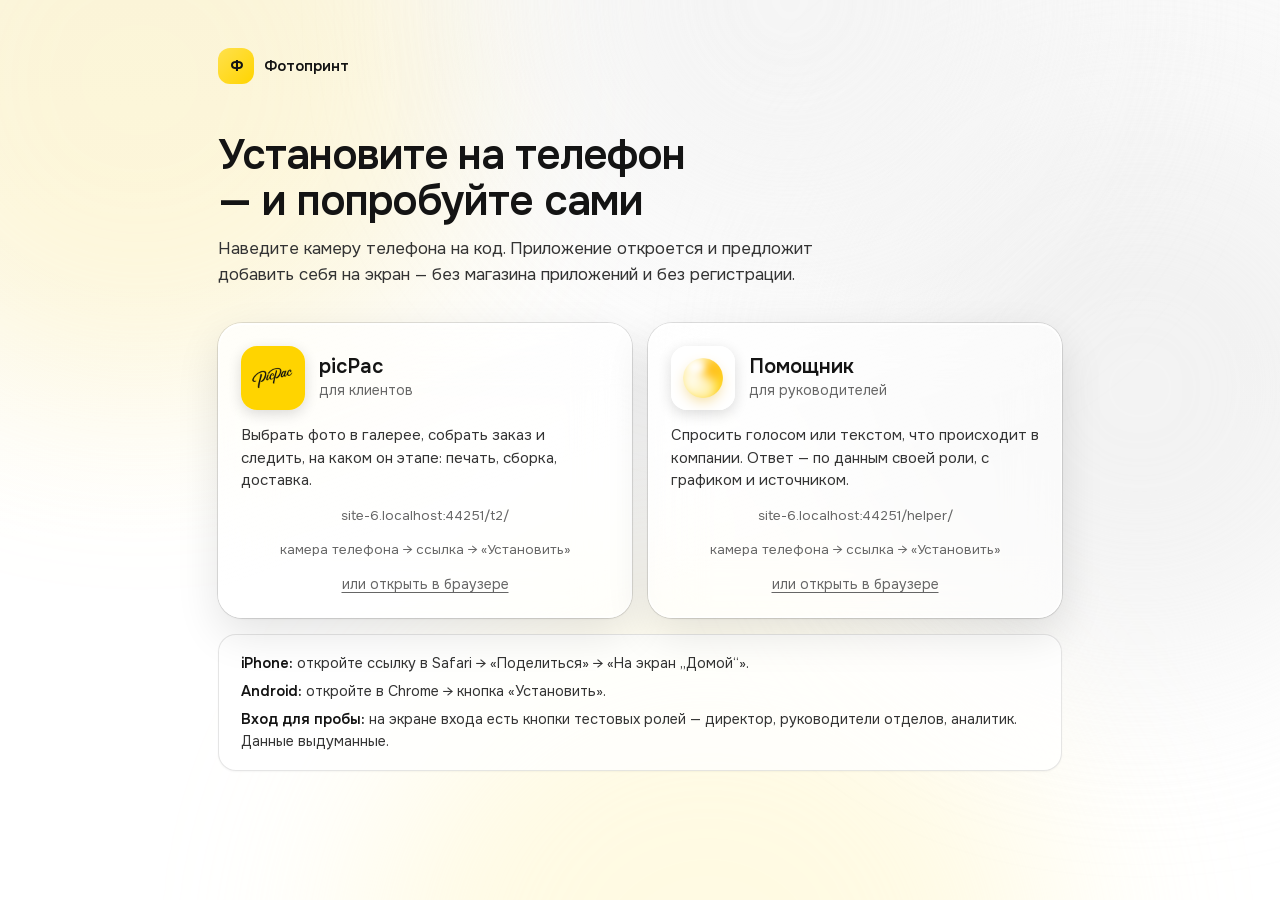
==== commit c86c8dbe: "Гамма «Фотопринта» (белый, чёрный, жёлтый) везде; «Пульс компании» — граф с раскрытием задач; очеред" ====
--- a/get/index.html
+++ b/get/index.html
@@ -3,7 +3,7 @@
 <head>
 <meta charset="utf-8">
 <meta name="viewport" content="width=device-width, initial-scale=1, viewport-fit=cover">
-<meta name="theme-color" content="#FAF7F5">
+<meta name="theme-color" content="#FFFFFF">
 <title>Скачать на телефон · Фотопринт</title>
 <meta name="description" content="Приложение picPac для клиентов и помощник руководителя — установка на экран телефона за полминуты.">
 <link rel="icon" type="image/png" href="/helper/icon-192.png">
@@ -13,13 +13,13 @@
   main { max-width: 880px; margin: 0 auto; padding: clamp(20px, 5vw, 48px) 18px calc(40px + env(safe-area-inset-bottom)); }
   .top { display: flex; align-items: center; gap: 10px; margin-bottom: clamp(24px, 6vw, 48px); }
   .top a { display: inline-flex; align-items: center; gap: 10px; color: var(--ink); text-decoration: none; font-weight: 600; }
-  .mark { display: inline-grid; place-items: center; width: 36px; height: 36px; border-radius: 12px; background: var(--grad); color: #fff; font-weight: 700; }
+  .mark { display: inline-grid; place-items: center; width: 36px; height: 36px; border-radius: 12px; background: var(--grad); color: var(--on-brand); font-weight: 700; }
   h1 { font-size: clamp(28px, 6vw, 42px); line-height: 1.1; letter-spacing: -.025em; font-weight: 600; text-wrap: balance; }
   .lead { margin-top: 12px; color: var(--ink2); font-size: 17px; max-width: 56ch; text-wrap: pretty; }
   .apps { margin-top: clamp(22px, 5vw, 36px); display: grid; grid-template-columns: 1fr 1fr; gap: 16px; }
   .app { padding: 22px; display: flex; flex-direction: column; gap: 14px; }
   .app-head { display: flex; gap: 14px; align-items: center; }
-  .app-head img { width: 64px; height: 64px; border-radius: 16px; box-shadow: 0 4px 14px rgba(70, 50, 40, .14); flex: none; }
+  .app-head img { width: 64px; height: 64px; border-radius: 16px; box-shadow: 0 4px 14px rgba(0, 0, 0, .14); flex: none; }
   .app-head h2 { font-size: 20px; font-weight: 600; line-height: 1.2; }
   .app-head small { color: var(--ink3); font-size: 14px; }
   .app p { color: var(--ink2); font-size: 15px; flex: 1; }
--- a/shared/glass.css
+++ b/shared/glass.css
@@ -1,21 +1,22 @@
-/* Светлое «жидкое стекло» в цветах picPac — для пульта руководителя и помощника.
+/* Светлое стекло в гамме «Фотопринта»: белый, чёрный, жёлтый — для пульта руководителя и помощника.
    Подключение: shared/fonts/fonts.css, затем shared/glass.css.
    Цвета сняты с picpac.by: почти белый и кремовый фон, пастельные пятна (розовое, песочное, лавандовое, шалфейное),
    тёмно-зелёный текст. Красный — только мягкий коралловый на главной кнопке и логотипе. */
 :root {
-  --bg0: #FAF7F5; --bg1: #FAF5ED;
-  --ink: #263B39; --ink2: #3F5957; --ink3: #66736F; --ink4: #8B9693;
-  --accent: #38524F; --accent-ink: #263B39;
-  --brand: #DD5757; --brand2: #E9806F; --brand-ink: #B63F3F;
-  --grad: linear-gradient(135deg, #EE8A78 0%, #DD5757 100%);
-  --ok: #1D8757; --warn: #A9650B; --bad: #C8392F; --none: #8B9693;
-  --ok-bg: #E2F3E9; --warn-bg: #FBEED3; --bad-bg: #FBE5E2;
-  --glass: rgba(255, 255, 255, .56); --glass2: rgba(255, 255, 255, .78); --glass3: rgba(56, 82, 79, .08);
-  --edge: rgba(56, 82, 79, .11); --edge2: rgba(56, 82, 79, .24);
+  --bg0: #FFFFFF; --bg1: #FAFAFA;
+  --ink: #141414; --ink2: #333333; --ink3: #666666; --ink4: #949494;
+  --accent: #141414; --accent-ink: #141414;
+  --brand: #FFD400; --brand2: #FFE04A; --brand-ink: #141414;
+  --grad: linear-gradient(135deg, #FFE14D 0%, #FFD400 100%);
+  --on-brand: #141414;                         /* текст на жёлтом — всегда чёрный: белый на жёлтом не читается */
+  --ok: #1A1A1A; --warn: #8A6400; --warn-fill: #FFC400; --bad: #E0332B; --none: #949494;
+  --ok-bg: #F0F0F0; --warn-bg: #FFF3BF; --bad-bg: #FDE7E5;
+  --glass: rgba(255, 255, 255, .56); --glass2: rgba(255, 255, 255, .78); --glass3: rgba(20, 20, 20, .08);
+  --edge: rgba(20, 20, 20, .11); --edge2: rgba(20, 20, 20, .24);
   --shine: inset 0 1px 0 rgba(255, 255, 255, .95), inset 0 0 0 1px rgba(255, 255, 255, .35);
-  --shadow: 0 16px 44px rgba(120, 86, 66, .11), 0 1px 3px rgba(70, 50, 40, .06);
-  --sheet: rgba(255, 253, 251, .9); --scrim: rgba(38, 59, 57, .24);
-  --field: rgba(255, 255, 255, .9); --track: rgba(56, 82, 79, .09); --tip: #263B39;
+  --shadow: 0 16px 44px rgba(0, 0, 0, .11), 0 1px 3px rgba(0, 0, 0, .06);
+  --sheet: rgba(255, 255, 255, .9); --scrim: rgba(20, 20, 20, .24);
+  --field: rgba(255, 255, 255, .9); --track: rgba(20, 20, 20, .09); --tip: #141414;
   --blur: blur(26px) saturate(150%);
   --r: 24px; --r2: 18px; --r3: 12px;
   --sans: 'Onest', system-ui, -apple-system, 'Segoe UI', Roboto, Arial, sans-serif;
@@ -41,10 +42,10 @@
 .aurora { position: fixed; inset: 0; z-index: -1; overflow: hidden; pointer-events: none;
   background: linear-gradient(180deg, var(--bg1), var(--bg0) 60%); }
 .aurora i { position: absolute; border-radius: 50%; filter: blur(100px); will-change: transform; }
-.aurora i:nth-child(1) { width: 640px; height: 640px; left: -180px; top: -240px; background: #F6C9C4; opacity: .75; animation: drift1 40s var(--ease) infinite alternate; }
-.aurora i:nth-child(2) { width: 560px; height: 560px; right: -140px; top: 12%; background: #DCD6EE; opacity: .7; animation: drift2 48s var(--ease) infinite alternate; }
-.aurora i:nth-child(3) { width: 700px; height: 700px; left: 28%; bottom: -420px; background: #CFE3D8; opacity: .75; animation: drift3 54s var(--ease) infinite alternate; }
-.aurora::after { content: ''; position: absolute; width: 520px; height: 520px; right: 18%; top: -260px; border-radius: 50%; background: #F1DEC6; filter: blur(110px); opacity: .7; }
+.aurora i:nth-child(1) { width: 640px; height: 640px; left: -180px; top: -240px; background: #FFE98A; opacity: .3; animation: drift1 40s var(--ease) infinite alternate; }
+.aurora i:nth-child(2) { width: 560px; height: 560px; right: -140px; top: 12%; background: #EDEDED; opacity: .7; animation: drift2 48s var(--ease) infinite alternate; }
+.aurora i:nth-child(3) { width: 700px; height: 700px; left: 28%; bottom: -420px; background: #FFF3B8; opacity: .4; animation: drift3 54s var(--ease) infinite alternate; }
+.aurora::after { content: ''; position: absolute; width: 520px; height: 520px; right: 18%; top: -260px; border-radius: 50%; background: #F2F2F2; filter: blur(110px); opacity: .7; }
 @keyframes drift1 { to { transform: translate(140px, 110px) scale(1.12); } }
 @keyframes drift2 { to { transform: translate(-160px, 90px) scale(.9); } }
 @keyframes drift3 { to { transform: translate(120px, -120px) scale(1.08); } }
@@ -52,7 +53,7 @@
 /* стекло */
 .glass { background: linear-gradient(160deg, var(--glass2), var(--glass) 60%); border: 1px solid rgba(255, 255, 255, .8);
   border-radius: var(--r); box-shadow: var(--shine), var(--shadow), 0 0 0 1px var(--edge); backdrop-filter: var(--blur); -webkit-backdrop-filter: var(--blur); }
-.glass-flat { background: var(--glass2); border: 1px solid var(--edge); border-radius: var(--r2); box-shadow: inset 0 1px 0 rgba(255, 255, 255, .9), 0 1px 2px rgba(70, 50, 40, .04); }
+.glass-flat { background: var(--glass2); border: 1px solid var(--edge); border-radius: var(--r2); box-shadow: inset 0 1px 0 rgba(255, 255, 255, .9), 0 1px 2px rgba(0, 0, 0, .04); }
 .eyebrow { font-size: 11.5px; letter-spacing: .09em; text-transform: uppercase; color: var(--ink4); font-weight: 500; }
 
 /* кнопки */
@@ -62,10 +63,10 @@
   transition: background .18s, border-color .18s, transform .12s var(--ease); }
 .btn:hover { background: #fff; border-color: var(--accent); }
 .btn:active { transform: scale(.97); }
-.btn-primary { background: var(--grad); border-color: transparent; color: #fff;
-  box-shadow: inset 0 1px 0 rgba(255, 255, 255, .4), 0 8px 20px rgba(221, 87, 87, .26); }
+.btn-primary { background: var(--grad); border-color: transparent; color: var(--on-brand);
+  box-shadow: inset 0 1px 0 rgba(255, 255, 255, .4), 0 8px 20px rgba(255, 212, 0, .26); }
 .btn-primary:hover { filter: brightness(1.05); background: var(--grad); border-color: transparent; }
-.btn-accent { background: var(--accent); border-color: var(--accent); color: #fff; box-shadow: inset 0 1px 0 rgba(255, 255, 255, .18), 0 6px 16px rgba(38, 59, 57, .18); }
+.btn-accent { background: var(--accent); border-color: var(--accent); color: #fff; box-shadow: inset 0 1px 0 rgba(255, 255, 255, .18), 0 6px 16px rgba(20, 20, 20, .18); }
 .btn-accent:hover { background: var(--accent-ink); border-color: var(--accent-ink); }
 .btn-ghost { background: transparent; border-color: transparent; box-shadow: none; }
 .btn-ghost:hover { background: var(--glass3); border-color: transparent; }
@@ -78,9 +79,9 @@
 .input, .select, .textarea { width: 100%; min-height: 42px; padding: 9px 13px; border-radius: var(--r3); background: var(--field);
   border: 1px solid var(--edge2); color: var(--ink); font-size: 15px; outline: none; transition: border-color .15s, box-shadow .15s; }
 .textarea { min-height: 72px; resize: vertical; line-height: 1.45; }
-.input:focus, .select:focus, .textarea:focus { border-color: var(--accent); box-shadow: 0 0 0 3px rgba(56, 82, 79, .12); }
+.input:focus, .select:focus, .textarea:focus { border-color: var(--accent); box-shadow: 0 0 0 3px rgba(20, 20, 20, .12); }
 .input::placeholder, .textarea::placeholder { color: var(--ink4); }
-.select { appearance: none; padding-right: 34px; background-image: url("data:image/svg+xml,%3Csvg xmlns='http://www.w3.org/2000/svg' width='12' height='8'%3E%3Cpath d='M1 1.5l5 5 5-5' fill='none' stroke='%2366736F' stroke-width='1.6' stroke-linecap='round' stroke-linejoin='round'/%3E%3C/svg%3E");
+.select { appearance: none; padding-right: 34px; background-image: url("data:image/svg+xml,%3Csvg xmlns='http://www.w3.org/2000/svg' width='12' height='8'%3E%3Cpath d='M1 1.5l5 5 5-5' fill='none' stroke='%23666666' stroke-width='1.6' stroke-linecap='round' stroke-linejoin='round'/%3E%3C/svg%3E");
   background-repeat: no-repeat; background-position: right 12px center; }
 .select option { background: #fff; color: var(--ink); }
 
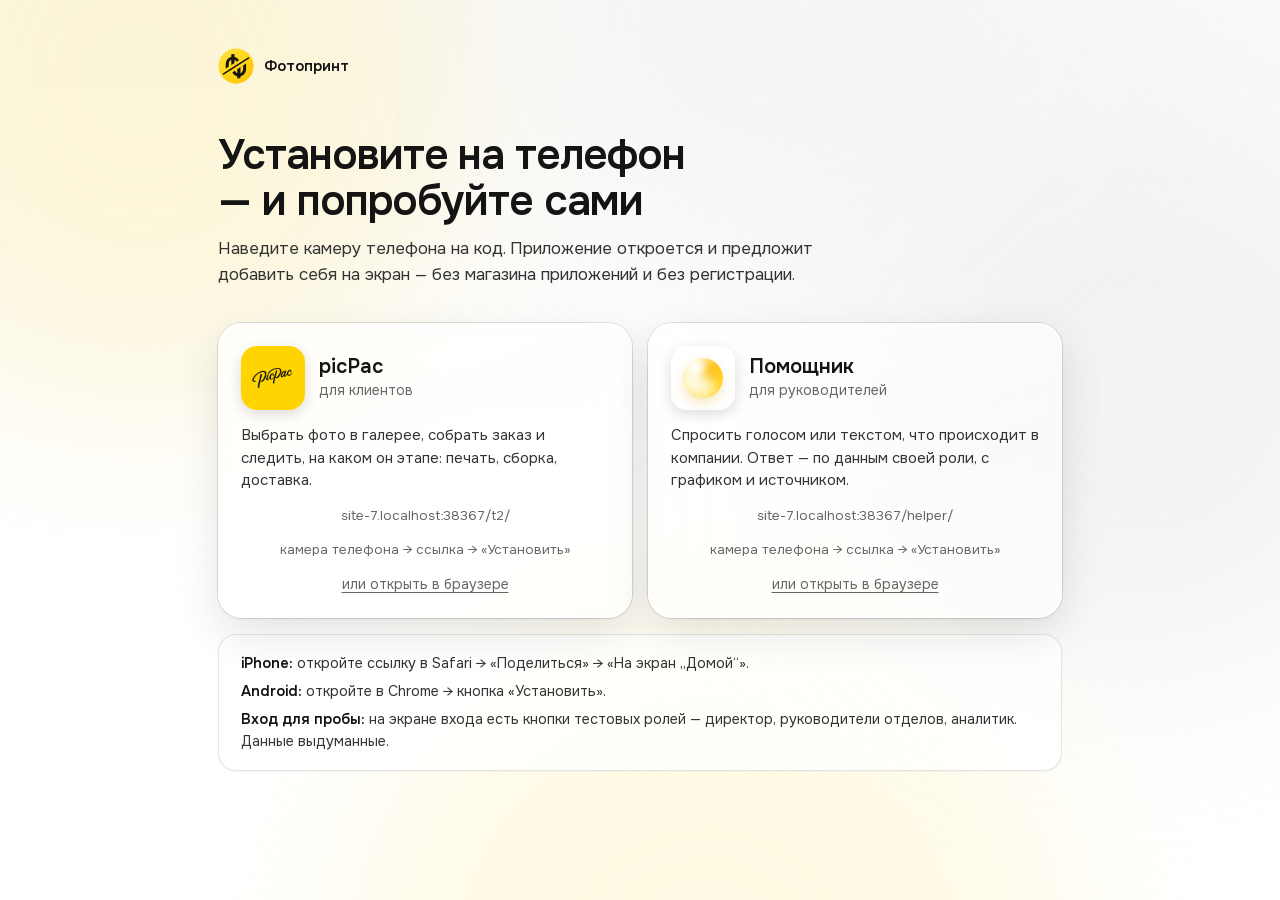
==== commit 735de231: "Логотип «Фотопринт» вместо плитки с буквой: пульт, вход, главная, страница «Скачать», экран участка," ====
--- a/get/index.html
+++ b/get/index.html
@@ -6,7 +6,7 @@
 <meta name="theme-color" content="#FFFFFF">
 <title>Скачать на телефон · Фотопринт</title>
 <meta name="description" content="Приложение picPac для клиентов и помощник руководителя — установка на экран телефона за полминуты.">
-<link rel="icon" type="image/png" href="/helper/icon-192.png">
+<link rel="icon" type="image/svg+xml" href="/shared/brand/fotoprint.svg">
 <link rel="stylesheet" href="/shared/fonts/fonts.css">
 <link rel="stylesheet" href="/shared/glass.css">
 <style>
@@ -37,7 +37,7 @@
 <body>
 <div class="aurora" aria-hidden="true"><i></i><i></i><i></i></div>
 <main id="page" class="desk">
-  <div class="top"><a href="/"><span class="mark" aria-hidden="true">Ф</span>Фотопринт</a></div>
+  <div class="top"><a href="/"><img class="mark" src="/shared/brand/fotoprint.svg" alt="">Фотопринт</a></div>
   <h1>Установите на телефон — и попробуйте сами</h1>
   <p class="lead" id="lead">Наведите камеру телефона на код. Приложение откроется и предложит добавить себя на экран — без магазина приложений и без регистрации.</p>
 
--- a/shared/glass.css
+++ b/shared/glass.css
@@ -99,3 +99,6 @@
   .aurora i { animation: none; }
   * { transition-duration: .01ms !important; animation-duration: .01ms !important; }
 }
+
+/* знак «Фотопринт» (shared/brand/fotoprint.svg) на месте прежней плитки с буквой: круглый, без подложки */
+img.logo, img.mark { background: none !important; border-radius: 50% !important; padding: 0; object-fit: contain; flex: none; display: inline-block; }
